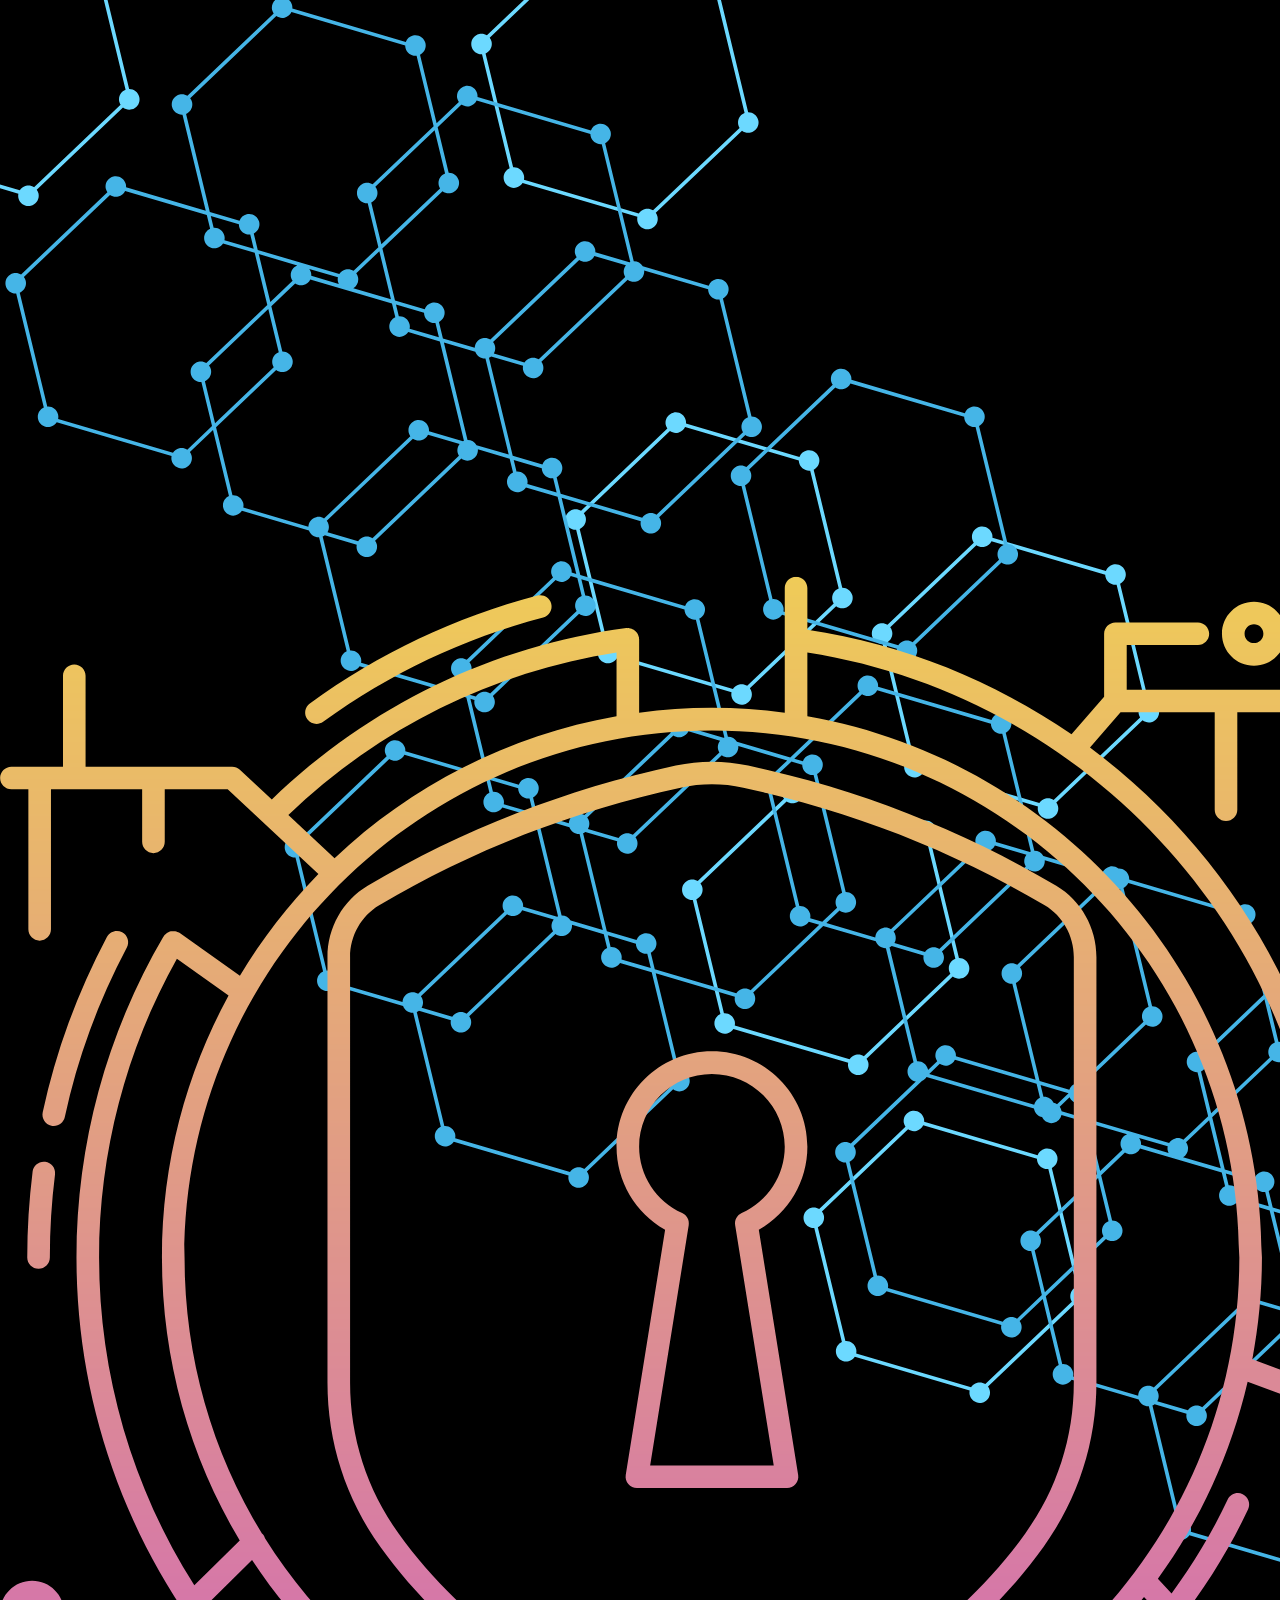
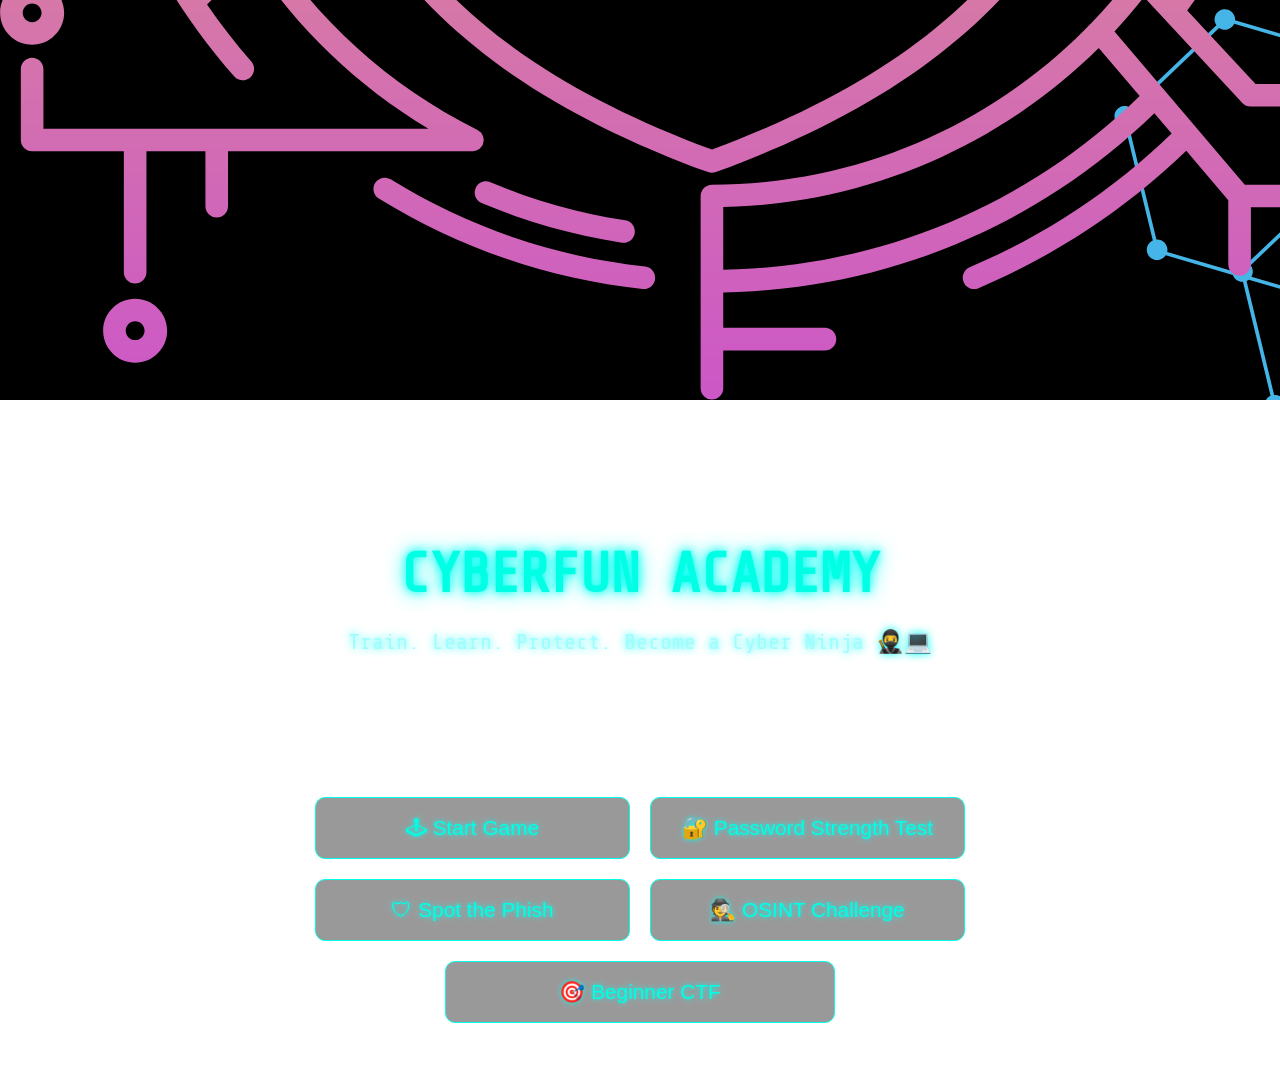
==== index.html @ c8883f39 "Update index.html" ====
<!DOCTYPE html>
<html lang="en">
<head>
  <meta charset="UTF-8" />
  <meta name="viewport" content="width=device-width, initial-scale=1" />
  <title>CyberFun Academy</title>

  <!-- Google tag (gtag.js) -->
<script async src="https://www.googletagmanager.com/gtag/js?id=G-BGMHWE3MH1"></script>
<script>
  window.dataLayer = window.dataLayer || [];
  function gtag(){dataLayer.push(arguments);}
  gtag('js', new Date());

  gtag('config', 'G-BGMHWE3MH1');
</script>

  <!-- Hacker font -->
  <link href="https://fonts.googleapis.com/css2?family=Share+Tech+Mono&display=swap" rel="stylesheet" />

  <style>
    /* =========== General Body & Background =========== */
    body {
      margin: 0;
      padding: 0;
      font-family: 'Share Tech Mono', monospace;
      color: #00ffe5;
      text-align: center;
      background: url('assets/hacker-bg.png') no-repeat center center fixed;
      background-size: cover;
      position: relative;
      overflow-x: hidden;
      overflow-y: auto;
      min-height: 100vh;
    }

    /* Dark overlay + blur on background */
    body::before {
      content: "";
      position: fixed;
      inset: 0;
      background: rgba(0, 0, 0, 0.7);
      backdrop-filter: blur(5px);
      z-index: -2;
    }

    /* =========== Honeycomb Background Overlay =========== */
    .honeycomb {
      position: fixed;
      top: 0; left: 0; right: 0; bottom: 0;
      pointer-events: none; /* allow clicks through */
      display: flex;
      flex-direction: column;
      justify-content: center;
      gap: 6px;
      padding: 60px 10px;
      background: transparent;
      z-index: -1; /* Above dark overlay but below content */
      user-select: none;
      width: 100vw;
      height: 100vh;
      box-sizing: border-box;
    }

    .hex-row {
      display: flex;
      justify-content: center;
      gap: 6px;
    }

    .hex-row:nth-child(even) {
      margin-left: 30px; /* offset for honeycomb */
    }

    .hex {
      width: 120px;
      height: 104px;
      background: transparent;
      clip-path: polygon(
        25% 0%, 75% 0%, 100% 50%,
        75% 100%, 25% 100%, 0% 50%
      );
      border: 2px solid #00e5ff;
      box-shadow:
        0 0 12px #00e5ff,
        0 0 25px #00e5ff,
        0 0 40px #00e5ff;
      transform-origin: center;
      animation: pulseHex 3s ease-in-out infinite;
      flex-shrink: 0;
    }
    
    .hex-row:nth-child(even) .hex {
    margin-left: 60px; /* half of new hex width */
    }
    
    /* Alternate animation delays for staggered effect */
    .hex:nth-child(odd) {
      animation-delay: 0s;
    }
    .hex:nth-child(even) {
      animation-delay: 1.5s;
    }

    /* Pulse scale and glow animation */
    @keyframes pulseHex {
      0%, 100% {
        transform: scale(1);
        box-shadow:
          0 0 8px #00e5ff,
          0 0 15px #00e5ff,
          0 0 25px #00e5ff;
      }
      50% {
        transform: scale(0.85);
        box-shadow:
          0 0 4px #008fb3,
          0 0 10px #008fb3,
          0 0 15px #008fb3;
      }
    }

    /* =========== Page Content Styles (No changes!) =========== */
    header {
      padding: 100px 20px;
      position: relative;
      z-index: 10;
    }

    header h1 {
      font-size: 3.5em;
      margin-bottom: 10px;
      color: #00ffe5;
      text-shadow: 0 0 10px #00fff2, 0 0 20px #00fff2;
    }

    header p {
      font-size: 1.4em;
      color: #9ffcff;
      text-shadow: 0 0 8px #00fff2;
    }

    .button-container {
      position: relative;
      z-index: 10;
      display: grid;
      grid-template-columns: repeat(2, minmax(240px, 1fr));
      gap: 20px;
      max-width: 650px;
      margin: 20px auto 60px auto;
      padding: 0 20px;
    }

    .start-btn {
      padding: 18px;
      font-size: 1.3em;
      border: 1px solid #00ffe5;
      background: rgba(0, 0, 0, 0.4);
      color: #00ffe5;
      border-radius: 10px;
      cursor: pointer;
      transition: 0.2s;
      text-shadow: 0 0 5px #00fff2;
      backdrop-filter: blur(4px);
    }

    .start-btn:hover {
      transform: scale(1.08);
      background: rgba(0, 255, 221, 0.2);
      box-shadow: 0 0 15px #00ffe5;
    }

    /* Center the 5th button */
    .button-container button:nth-child(5) {
      grid-column: 1 / 3;
      justify-self: center;
      width: 60%;
    }
  </style>
</head>
<body>
  
   <!-- Logo -->
  <img src="assets/logo.png.png" class="logo">
  
  <!-- Honeycomb Grid Background -->
  <div class="honeycomb" aria-hidden="true">
    <!-- Add enough hexes to fill the screen horizontally -->
    <div class="hex-row">
      <div class="hex"></div><div class="hex"></div><div class="hex"></div><div class="hex"></div><div class="hex"></div><div class="hex"></div><div class="hex"></div><div class="hex"></div><div class="hex"></div><div class="hex"></div>
    </div>
    <div class="hex-row">
      <div class="hex"></div><div class="hex"></div><div class="hex"></div><div class="hex"></div><div class="hex"></div><div class="hex"></div><div class="hex"></div><div class="hex"></div><div class="hex"></div>
    </div>
    <div class="hex-row">
      <div class="hex"></div><div class="hex"></div><div class="hex"></div><div class="hex"></div><div class="hex"></div><div class="hex"></div><div class="hex"></div><div class="hex"></div><div class="hex"></div><div class="hex"></div>
    </div>
    <div class="hex-row">
      <div class="hex"></div><div class="hex"></div><div class="hex"></div><div class="hex"></div><div class="hex"></div><div class="hex"></div><div class="hex"></div><div class="hex"></div><div class="hex"></div>
    </div>
    <div class="hex-row">
      <div class="hex"></div><div class="hex"></div><div class="hex"></div><div class="hex"></div><div class="hex"></div><div class="hex"></div><div class="hex"></div><div class="hex"></div><div class="hex"></div><div class="hex"></div>
    </div>
  </div>

  <!-- Page content -->
  <header>
    <h1>CYBERFUN ACADEMY</h1>
    <p>Train. Learn. Protect. Become a Cyber Ninja 🥷💻</p>
  </header>

  <div class="button-container">
    <button class="start-btn" onclick="playClick(); window.location.href='game.html?v=200'">🕹 Start Game</button>
    <button class="start-btn" onclick="playClick(); window.location.href='password-checker.html'">🔐 Password Strength Test</button>
    <button class="start-btn" onclick="playClick(); window.location.href='spot-the-phish.html'">🛡 Spot the Phish</button>
    <button class="start-btn" onclick="playClick(); alert('Coming soon!')">🕵 OSINT Challenge</button>
    <button class="start-btn" onclick="playClick(); alert('Coming soon!')">🎯 Beginner CTF</button>
  </div>

  <!-- Click Sound -->
  <audio id="click-sound" src="assets/click.mp3"></audio>

  <script>
    function playClick() {
      const audio = document.getElementById("click-sound");
      if (audio) audio.play();
    }
  </script>
</body>
</html>
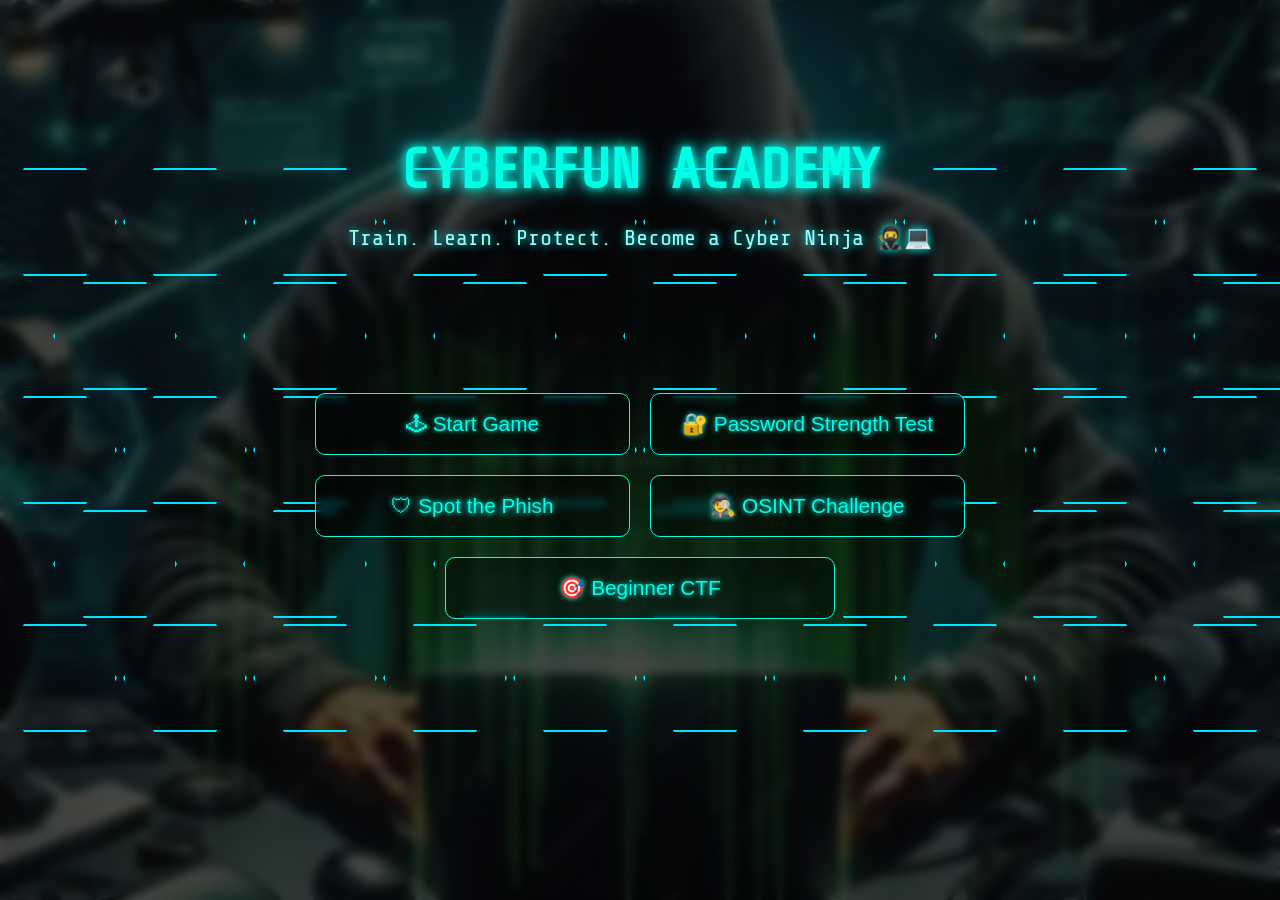
==== commit 49c5d8d3: "Update index.html" ====
--- a/index.html
+++ b/index.html
@@ -180,10 +180,7 @@
 </head>
 <body>
   
-   <!-- Logo -->
-  <img src="assets/logo.png.png" class="logo">
-  
-  <!-- Honeycomb Grid Background -->
+     <!-- Honeycomb Grid Background -->
   <div class="honeycomb" aria-hidden="true">
     <!-- Add enough hexes to fill the screen horizontally -->
     <div class="hex-row">
